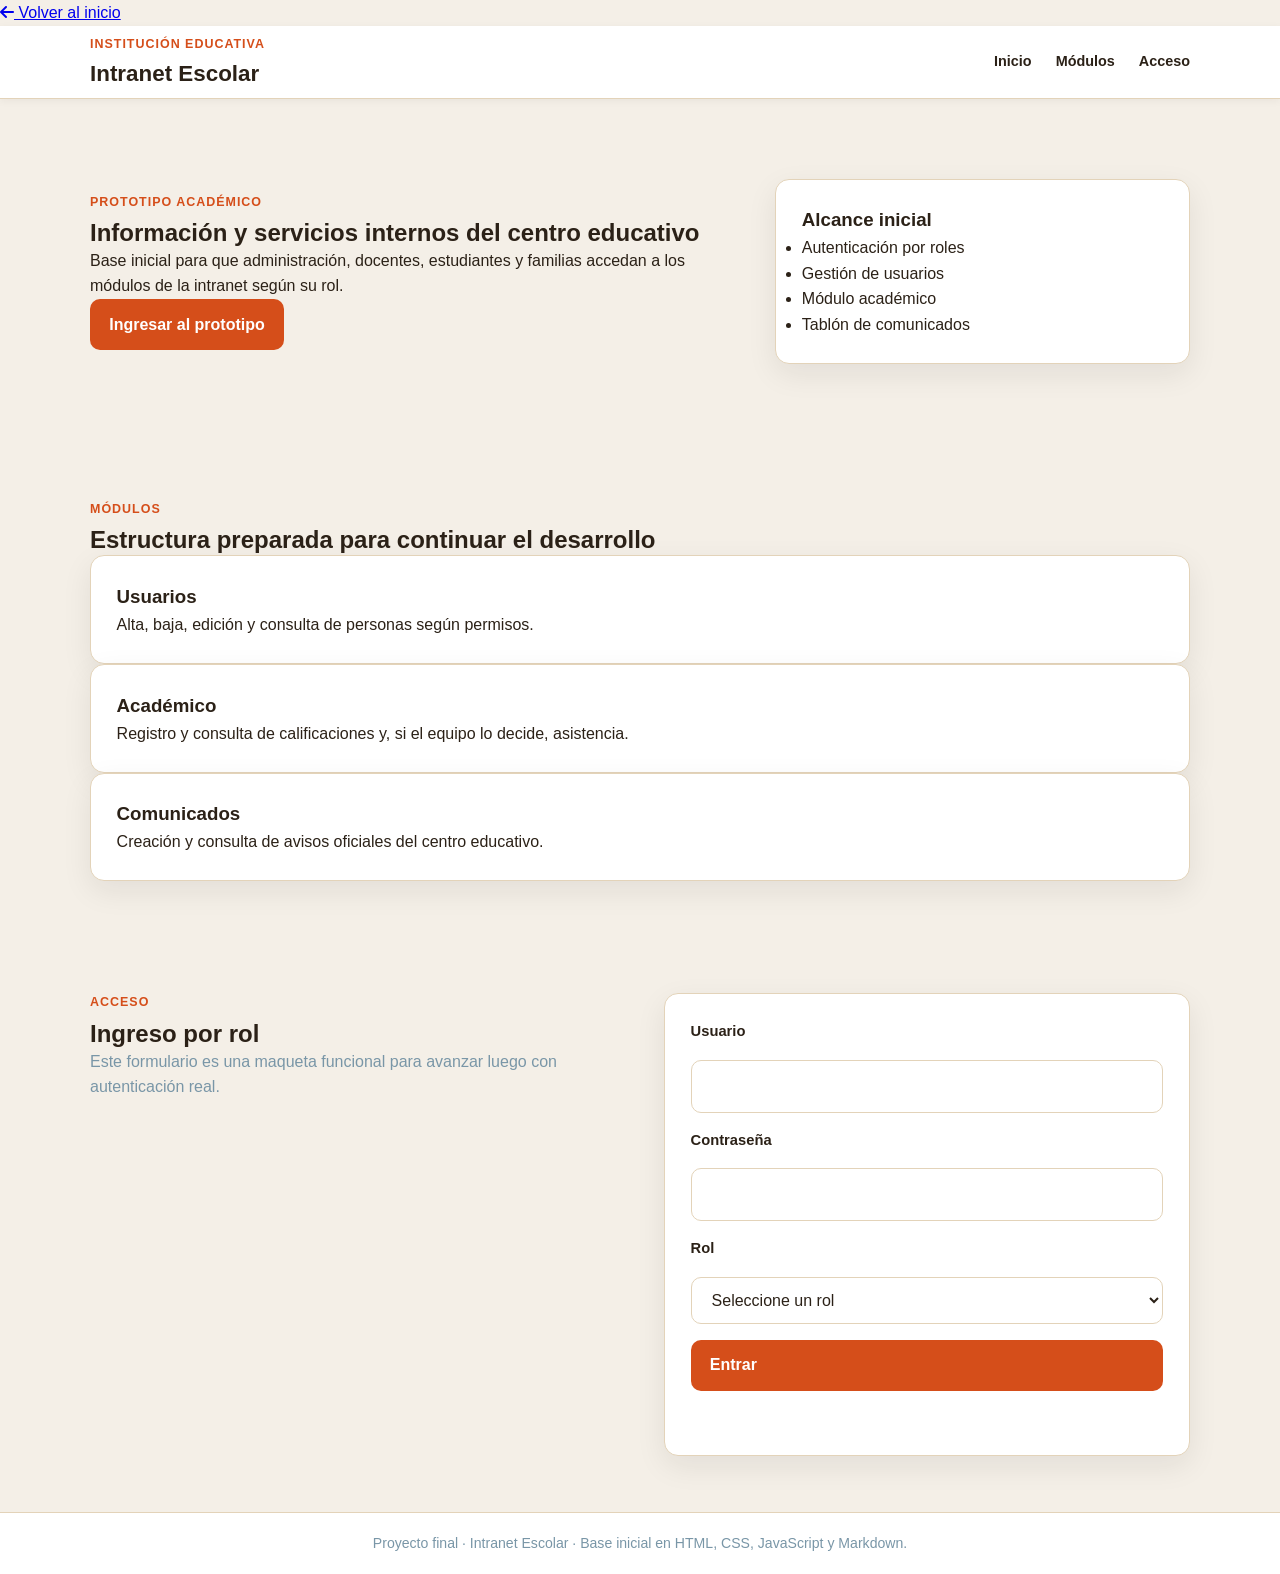
==== pages/login.html @ b3ebdc54 "actualización de los archivos usuarios y login, y implmentación de dos archivos .md" ====
<!DOCTYPE html>
<html lang="es">

<head>
  <meta charset="UTF-8">
  <meta name="viewport" content="width=device-width, initial-scale=1.0">
  <meta name="description"
    content="Acceso al sistema de intranet del centro educativo por rol: Administración, Docente, Estudiante o Familia.">
  <title>Intranet Escolar — Acceso</title>
  <link rel="stylesheet" href="../src/styles/login.css">
  <link rel="stylesheet" href="https://cdnjs.cloudflare.com/ajax/libs/font-awesome/6.4.0/css/all.min.css">
</head>

<body>
  <a href="../pages/login.html" class="back-link">
    <i class="fas fa-arrow-left"></i> Volver al inicio
  </a>
  <header class="site-header" role="banner">
    <div class="container header-content">
      <div>
        <p class="eyebrow">Institución Educativa</p>
        <h1>Intranet Escolar</h1>
      </div>
      <nav aria-label="Navegación principal">
        <a href="#inicio">Inicio</a>
        <a href="#modulos">Módulos</a>
        <a href="#acceso">Acceso</a>
      </nav>
    </div>
  </header>

  <main>
    <section id="inicio" class="hero container">
      <div>
        <p class="eyebrow">Prototipo académico</p>
        <h2>Información y servicios internos del centro educativo</h2>
        <p>
          Base inicial para que administración, docentes, estudiantes y familias
          accedan a los módulos de la intranet según su rol.
        </p>
        <a class="button" href="#acceso">Ingresar al prototipo</a>
      </div>
      <aside class="card" aria-label="Alcance inicial">
        <h3>Alcance inicial</h3>
        <ul>
          <li>Autenticación por roles</li>
          <li>Gestión de usuarios</li>
          <li>Módulo académico</li>
          <li>Tablón de comunicados</li>
        </ul>
      </aside>
    </section>

    <section id="modulos" class="section container">
      <div class="section-heading">
        <p class="eyebrow">Módulos</p>
        <h2>Estructura preparada para continuar el desarrollo</h2>
      </div>
      <div class="grid grid-3">
        <article class="card">
          <h3>Usuarios</h3>
          <p>Alta, baja, edición y consulta de personas según permisos.</p>
        </article>
        <article class="card">
          <h3>Académico</h3>
          <p>Registro y consulta de calificaciones y, si el equipo lo decide, asistencia.</p>
        </article>
        <article class="card">
          <h3>Comunicados</h3>
          <p>Creación y consulta de avisos oficiales del centro educativo.</p>
        </article>
      </div>
    </section>

    <section id="acceso" class="section container">
      <div class="login-layout">
        <div>
          <p class="eyebrow">Acceso</p>
          <h2>Ingreso por rol</h2>
          <p class="muted">Este formulario es una maqueta funcional para avanzar luego con autenticación real.</p>
        </div>

        <form id="loginForm" class="card form-card">
          <label for="username">Usuario</label>
          <input id="username" name="username" type="text" autocomplete="username" required>

          <label for="password">Contraseña</label>
          <input id="password" name="password" type="password" autocomplete="current-password" required>

          <label for="role">Rol</label>
          <select id="role" name="role" required>
            <option value="">Seleccione un rol</option>
            <option value="administracion">Administración</option>
            <option value="docente">Docente</option>
            <option value="estudiante">Estudiante / Familia</option>
          </select>

          <button class="button" type="submit">Entrar</button>
          <p id="loginMessage" class="form-message" role="status" aria-live="polite"></p>
        </form>
      </div>
    </section>
  </main>

  <footer class="site-footer">
    <div class="container">
      <p>Proyecto final · Intranet Escolar · Base inicial en HTML, CSS, JavaScript y Markdown.</p>
    </div>
  </footer>

  <script src="../src/js/login.js"></script>
</body>

</html>
---- src/styles/login.css ----
/* ==========================================================================
   login.css — Sistema de diseño compartido del proyecto Intranet Escolar
   Paleta extraída de login_colegio.md. Reutilizar en todos los módulos.
   ========================================================================== */

:root {
  --bg:           #F4EFE7;
  --surface:      #ffffff;
  --text:         #2B2117;
  --muted:        #7996A7;
  --border:       #E3D3B9;
  --primary:      #D54E1A;
  --primary-dark: #A83B13;
  --success:      #4A7C59;    /* verde tierra, coherente con la paleta cálida */
  --success-bg:   #E8F0EA;
  --focus:        #1F1B16;
  --radius:       14px;
  --shadow:       0 10px 30px rgba(31, 27, 22, 0.08);
}

/* ── Reset y base ─────────────────────────────────────────── */
*, *::before, *::after { box-sizing: border-box; margin: 0; padding: 0; }
html { scroll-behavior: smooth; }

body {
  font-family: Arial, Helvetica, sans-serif;
  background: var(--bg);
  color: var(--text);
  line-height: 1.6;
}

/* ── Contenedor ───────────────────────────────────────────── */
.container {
  width: min(1100px, calc(100% - 2rem));
  margin: 0 auto;
}

/* ── Header ───────────────────────────────────────────────── */
.site-header {
  background: var(--surface);
  border-bottom: 1px solid var(--border);
  position: sticky;
  top: 0;
  z-index: 100;
  box-shadow: 0 2px 8px rgba(31,27,22,.05);
}

.header-content {
  min-height: 72px;
  display: flex;
  align-items: center;
  justify-content: space-between;
  gap: 1rem;
}

.site-header h1 { margin: 0; font-size: 1.4rem; line-height: 1.2; }

nav { display: flex; gap: 1.5rem; flex-wrap: wrap; }
nav a {
  color: var(--text);
  text-decoration: none;
  font-weight: 700;
  font-size: 0.9rem;
  transition: color .2s;
}
nav a:hover { color: var(--primary); }

/* ── Tipografía de sección ────────────────────────────────── */
.eyebrow {
  color: var(--primary);
  font-weight: 800;
  text-transform: uppercase;
  letter-spacing: .08em;
  font-size: .78rem;
  margin-bottom: .4rem;
}

.muted { color: var(--muted); }

h2 { line-height: 1.2; }

/* ── Utilidades ───────────────────────────────────────────── */
.hidden      { display: none !important; }
.section     { padding: 3.5rem 0; }

/* ── Tarjeta ──────────────────────────────────────────────── */
.card {
  background: var(--surface);
  border: 1px solid var(--border);
  border-radius: var(--radius);
  padding: 1.6rem;
  box-shadow: var(--shadow);
}

.card h3 { margin-top: 0; }

/* ── Botón principal ──────────────────────────────────────── */
.button {
  display: inline-flex;
  align-items: center;
  gap: .5rem;
  border: 0;
  border-radius: 10px;
  background: var(--primary);
  color: #fff;
  padding: .8rem 1.2rem;
  font: inherit;
  font-weight: 800;
  text-decoration: none;
  cursor: pointer;
  transition: background .2s, transform .1s;
}
.button:hover  { background: var(--primary-dark); }
.button:active { transform: scale(0.98); }

.button-secondary { background: var(--muted); }
.button-secondary:hover { background: #5e7a8a; }

/* ── HERO ─────────────────────────────────────────────────── */
.hero {
  display: grid;
  grid-template-columns: 1.4fr 0.9fr;
  gap: 2.5rem;
  align-items: center;
  padding: 5rem 0;
}

.module-list {
  list-style: none;
  display: grid;
  gap: .6rem;
  margin-top: 1rem;
}

.module-list li {
  display: flex;
  align-items: center;
  gap: .6rem;
  font-size: .95rem;
  font-weight: 600;
}

.module-list li i { color: var(--primary); width: 18px; text-align: center; }

/* ── LAYOUT LOGIN ─────────────────────────────────────────── */
.login-layout {
  display: grid;
  grid-template-columns: 1fr 1fr;
  gap: 3rem;
  align-items: start;
}

.login-intro p.muted { margin: .8rem 0 1.2rem; }

.login-features {
  list-style: none;
  display: grid;
  gap: .55rem;
  font-size: .92rem;
}

.login-features li {
  display: flex;
  align-items: flex-start;
  gap: .6rem;
}

.login-features li i { color: var(--success); margin-top: .2rem; flex-shrink: 0; }

/* ── FORMULARIO ───────────────────────────────────────────── */
.form-card {
  display: grid;
  gap: 1rem;
}

.form-field {
  display: flex;
  flex-direction: column;
  gap: .35rem;
}

label {
  font-weight: 700;
  font-size: .92rem;
  display: flex;
  align-items: center;
  gap: .45rem;
}

label i { color: var(--muted); font-size: .85rem; }

input, select {
  width: 100%;
  padding: .8rem 1rem;
  border: 1.5px solid var(--border);
  border-radius: 10px;
  background: #fff;
  font: inherit;
  color: var(--text);
  transition: border-color .2s, box-shadow .2s;
}

input:hover, select:hover { border-color: #c0b09a; }

input:focus, select:focus, button:focus, a:focus {
  outline: 3px solid var(--focus);
  outline-offset: 3px;
  border-color: var(--focus);
}

.form-field.has-error input,
.form-field.has-error select {
  border-color: var(--primary-dark);
  background-color: #fff8f6;
}

/* Errores por campo */
.field-error {
  font-size: .82rem;
  font-weight: 700;
  color: var(--primary-dark);
  min-height: 1rem;
}

/* Hint subtexto */
.field-hint {
  font-size: .78rem;
  color: var(--muted);
}

/* ── Toggle Mostrar contraseña ────────────────────────────── */
.password-wrapper {
  position: relative;
  display: flex;
}

.password-wrapper input {
  padding-right: 3rem;
}

.toggle-password {
  position: absolute;
  right: .8rem;
  top: 50%;
  transform: translateY(-50%);
  background: none;
  border: none;
  cursor: pointer;
  color: var(--muted);
  font-size: 1rem;
  padding: .2rem .4rem;
  transition: color .2s;
  border-radius: 6px;
}

.toggle-password:hover { color: var(--text); }
.toggle-password:focus { outline: 3px solid var(--focus); outline-offset: 2px; }

/* ── Extras (Recordarme / Olvidó contraseña) ──────────────── */
.form-extras {
  display: flex;
  justify-content: space-between;
  align-items: center;
  flex-wrap: wrap;
  gap: .5rem;
}

.checkbox-wrapper {
  display: flex;
  align-items: center;
  gap: .5rem;
  font-weight: 600;
  font-size: .88rem;
  cursor: pointer;
}

.checkbox-wrapper input[type="checkbox"] {
  width: auto;
  cursor: pointer;
  accent-color: var(--primary);
}

.link-muted {
  font-size: .88rem;
  font-weight: 700;
  color: var(--muted);
  text-decoration: none;
  transition: color .2s;
}

.link-muted:hover { color: var(--primary); }

/* ── Mensaje global del formulario ───────────────────────── */
.form-message {
  min-height: 1.4rem;
  font-size: .9rem;
  font-weight: 700;
  padding: .5rem .8rem;
  border-radius: 8px;
  display: block;
}

.form-message.error {
  color: var(--primary-dark);
  background: #fff0ed;
  border: 1px solid #f5c6bc;
}

.form-message.success {
  color: var(--success);
  background: var(--success-bg);
  border: 1px solid #b8d4c0;
}

/* ── Botón de login con estado de carga ───────────────────── */
.login-btn {
  justify-content: center;
  padding: 1rem;
  font-size: 1rem;
  letter-spacing: .02em;
  margin-top: .25rem;
}

/* ── Nota de pie del formulario ───────────────────────────── */
.form-note {
  font-size: .78rem;
  color: var(--muted);
  text-align: center;
  display: flex;
  align-items: center;
  justify-content: center;
  gap: .4rem;
}

/* ── Sección de recuperación ──────────────────────────────── */
.recover-section { padding-top: 2rem; }

.recover-card {
  max-width: 560px;
  margin: 0 auto;
}

.recover-card h3 {
  margin-bottom: 1rem;
  display: flex;
  align-items: center;
  gap: .6rem;
}

.recover-card h3 i { color: var(--primary); }

/* ── Sección soporte ──────────────────────────────────────── */
.soporte-card {
  max-width: 780px;
  margin: 0 auto;
  text-align: center;
}

.soporte-card h2 { margin: .5rem 0 1rem; }

.soporte-grid {
  display: grid;
  grid-template-columns: repeat(auto-fit, minmax(200px, 1fr));
  gap: 1.2rem;
  margin-top: 1.5rem;
  text-align: left;
}

.soporte-item {
  display: flex;
  align-items: flex-start;
  gap: .85rem;
  background: var(--bg);
  border-radius: 10px;
  padding: .9rem 1rem;
  border: 1px solid var(--border);
}

.soporte-item i {
  color: var(--primary);
  font-size: 1.3rem;
  margin-top: .15rem;
  flex-shrink: 0;
}

.soporte-item div { display: flex; flex-direction: column; gap: .2rem; }
.soporte-item strong { font-size: .85rem; font-weight: 800; }
.soporte-item span, .soporte-item a { font-size: .9rem; color: var(--muted); text-decoration: none; }
.soporte-item a:hover { color: var(--primary); }

/* ── Footer ───────────────────────────────────────────────── */
.site-footer {
  border-top: 1px solid var(--border);
  background: var(--surface);
  padding: 1.2rem 0;
  color: var(--muted);
  text-align: center;
  font-size: .88rem;
}

.site-footer i { color: var(--primary); margin-right: .3rem; }

/* ── Responsividad ────────────────────────────────────────── */
@media (max-width: 760px) {
  .hero, .login-layout {
    grid-template-columns: 1fr;
  }

  .hero { padding: 3rem 0; }

  .header-content {
    flex-direction: column;
    align-items: flex-start;
    padding: 1rem 0;
  }

  .form-extras {
    flex-direction: column;
    align-items: flex-start;
  }
}
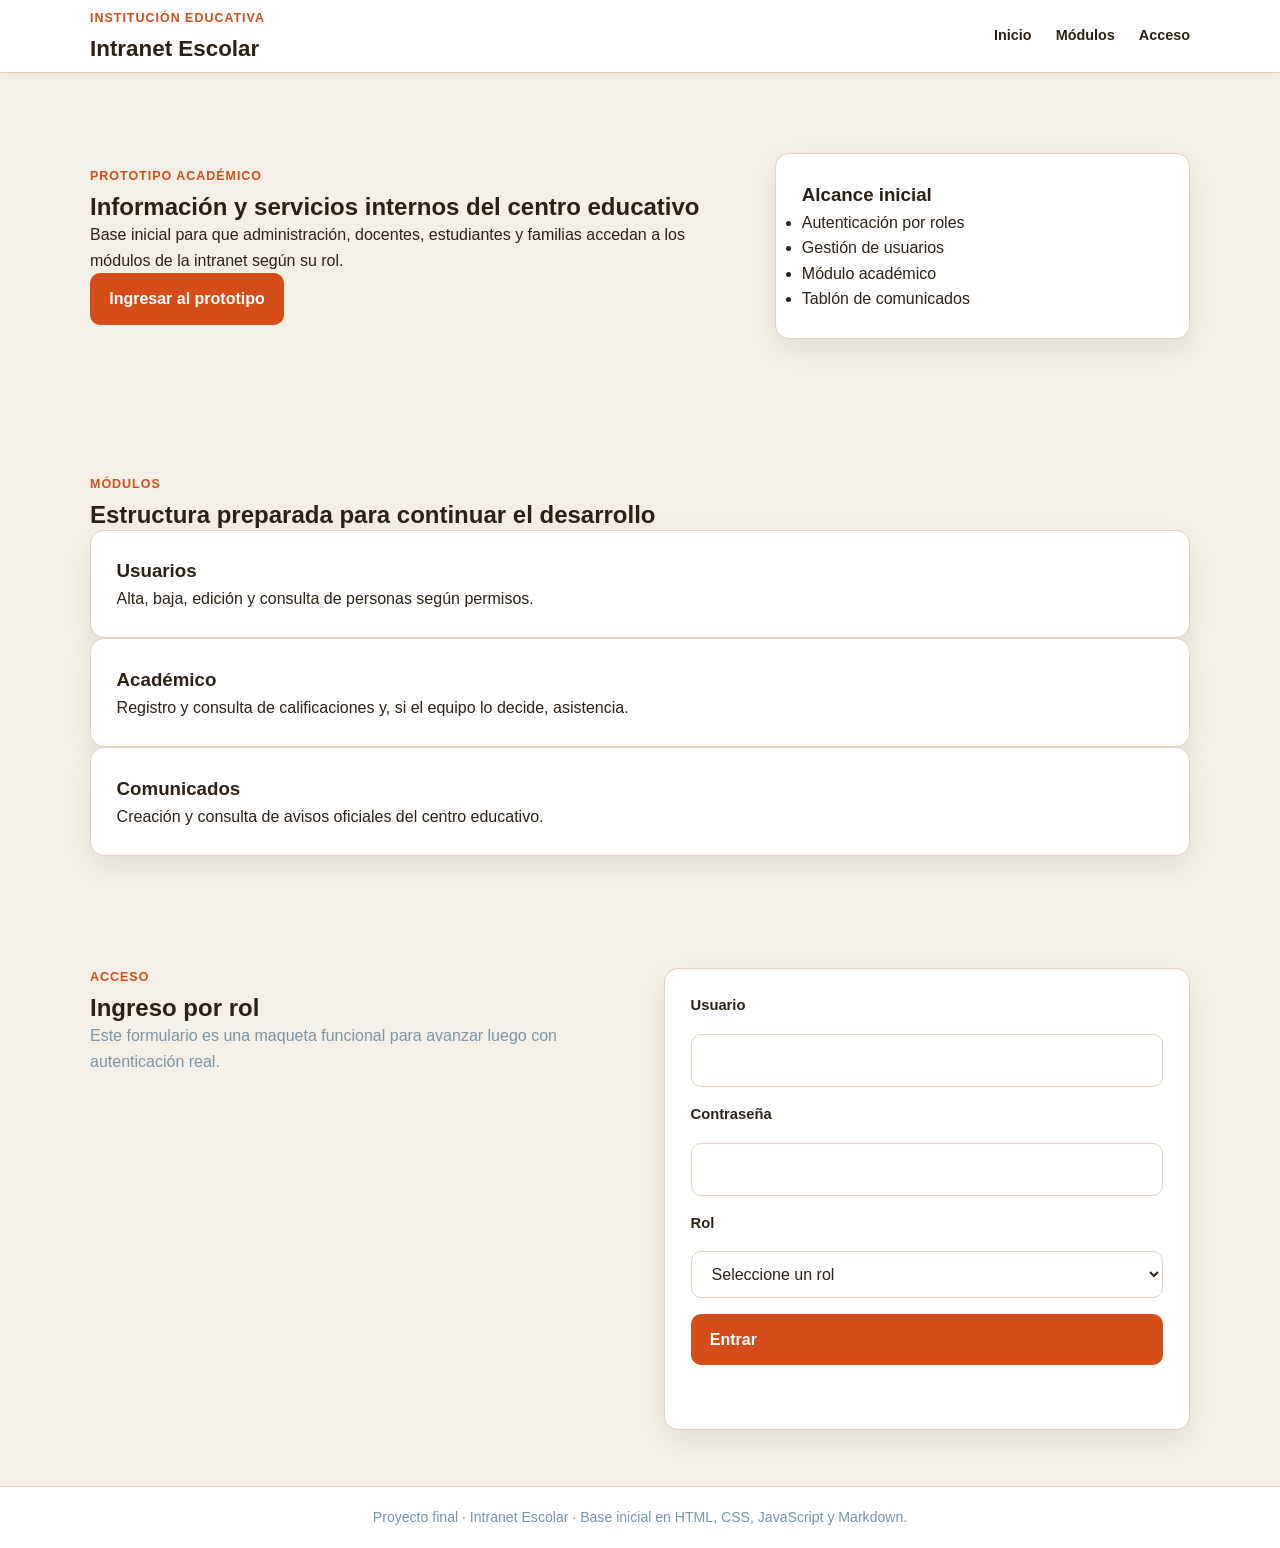
==== commit b339af43: "Actualización de los archivos de login.js,usuarios.js,academico.js y login.html; tambien actualizaci" ====
--- a/pages/login.html
+++ b/pages/login.html
@@ -12,9 +12,6 @@
 </head>
 
 <body>
-  <a href="../pages/login.html" class="back-link">
-    <i class="fas fa-arrow-left"></i> Volver al inicio
-  </a>
   <header class="site-header" role="banner">
     <div class="container header-content">
       <div>
